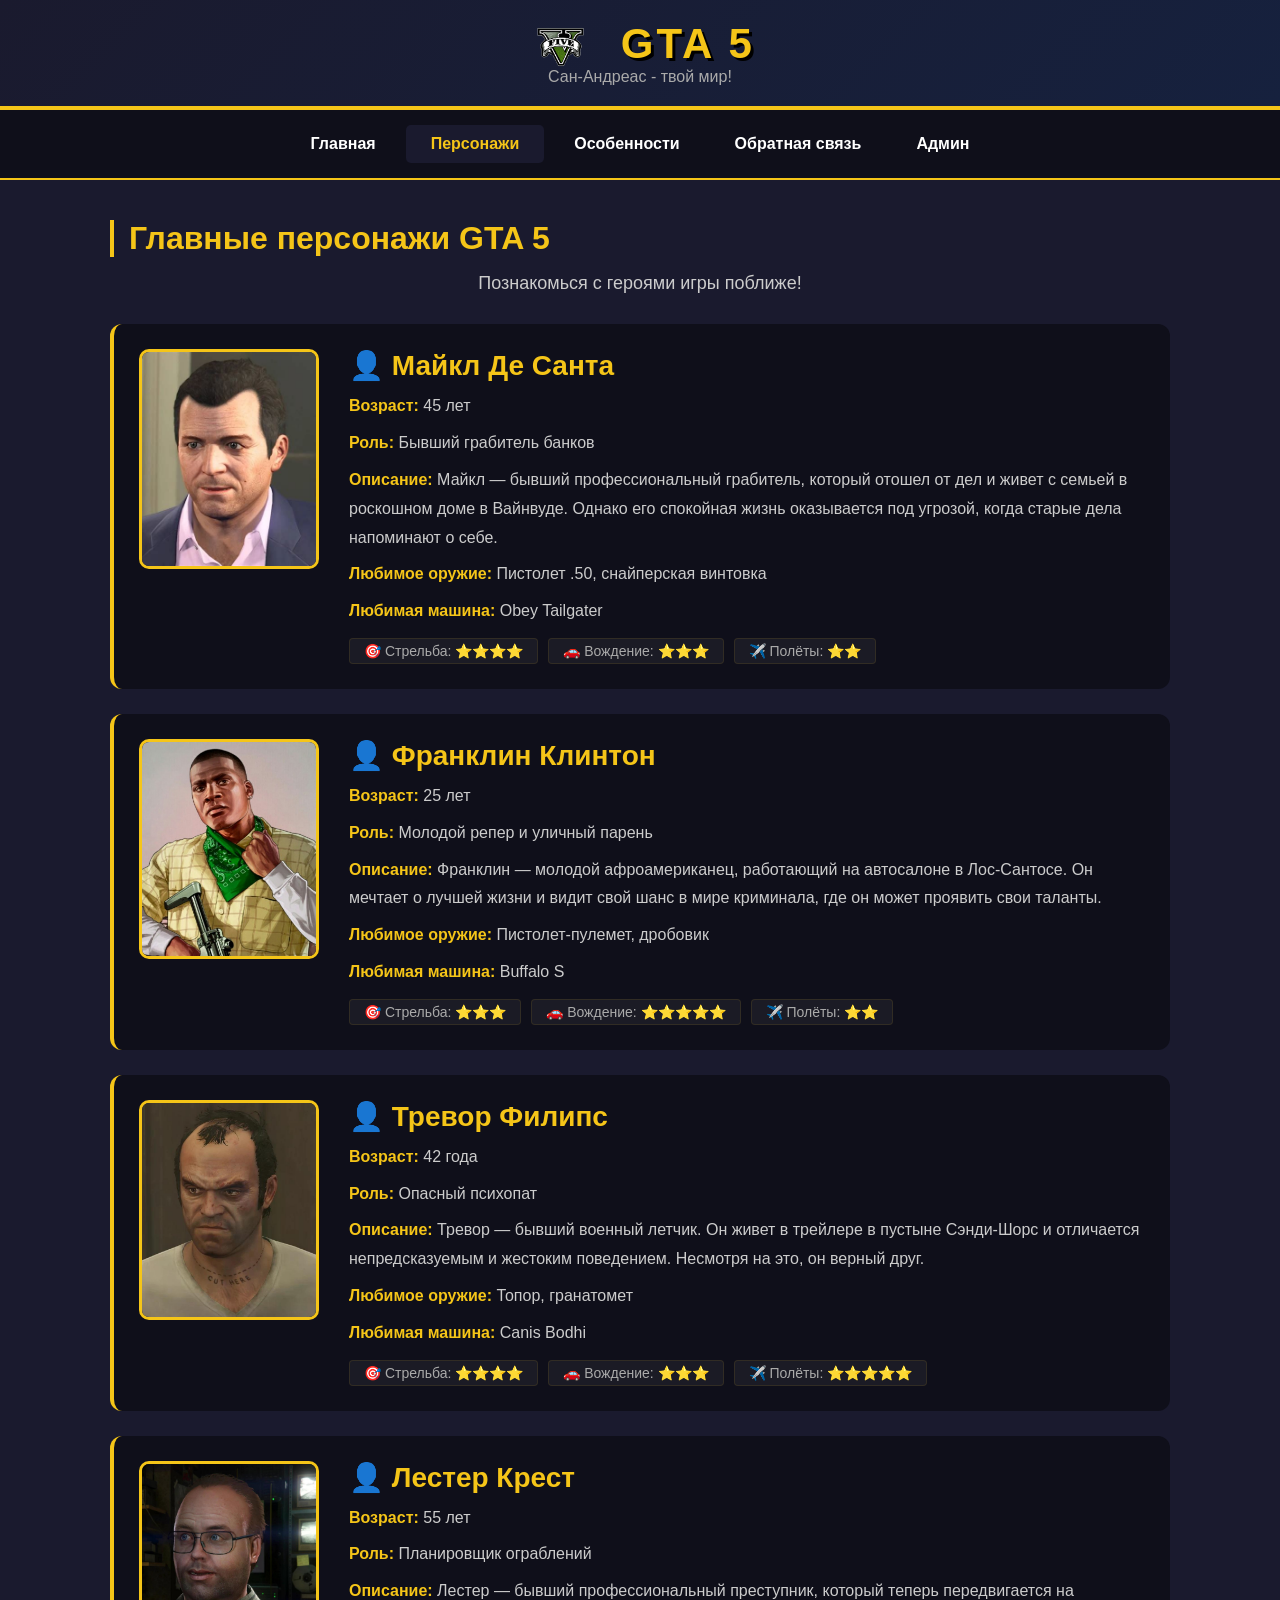
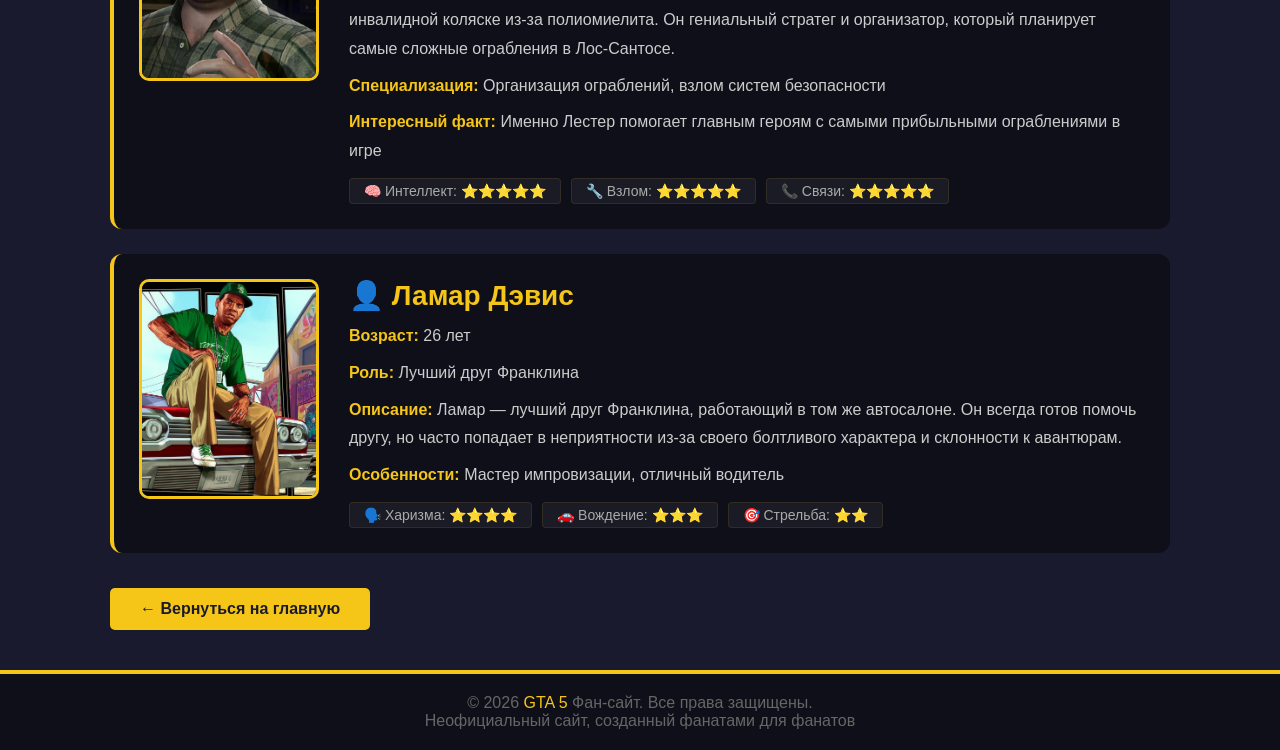
==== characters.html @ 1de50dbb "Add files via upload" ====
<!DOCTYPE html>
<html>
<head>
    <title>GTA 5 - Персонажи</title>
    <meta http-equiv="Content-Type" content="text/html;charset=utf-8" />
    <link rel="stylesheet" href="css/style.css">
	<link rel="manifest" href="/manifest.json">
	<meta name="apple-mobile-web-app-capable" content="yes">
	<meta name="apple-mobile-web-app-status-bar-style" content="black-translucent">
	<link rel="apple-touch-icon" href="images/icon-192.png">
</head>
<body>

    <div class="header">
    <h1><img src="images/logo.png" alt="GTA 5" class="header-logo"> GTA 5</h1>
    <p>Сан-Андреас - твой мир!</p>
	</div>
    
    <div class="menu">
        <a href="index.html">Главная</a>
        <a href="characters.html" class="active">Персонажи</a>
        <a href="features.html">Особенности</a>
        <a href="feedback.php">Обратная связь</a>
		<a href="admin.php">Админ</a>
    </div>
    
    <div class="content">
        <h2>Главные персонажи GTA 5</h2>
        <p class="subtitle">Познакомься с героями игры поближе!</p>
        
        <div class="character-detail" id="michael">
            <div class="character-detail-wrapper">
                <img src="images/michael.jpg" alt="Майкл" class="character-portrait">
                <div class="character-info">
                    <h3>👤 Майкл Де Санта</h3>
                    <p><strong>Возраст:</strong> 45 лет</p>
                    <p><strong>Роль:</strong> Бывший грабитель банков</p>
                    <p><strong>Описание:</strong> Майкл — бывший профессиональный грабитель, который отошел от дел и живет с семьей в роскошном доме в Вайнвуде. Однако его спокойная жизнь оказывается под угрозой, когда старые дела напоминают о себе.</p>
                    <p><strong>Любимое оружие:</strong> Пистолет .50, снайперская винтовка</p>
                    <p><strong>Любимая машина:</strong> Obey Tailgater</p>
                    <div class="character-stats-detail">
                        <span>🎯 Стрельба: ⭐⭐⭐⭐</span>
                        <span>🚗 Вождение: ⭐⭐⭐</span>
                        <span>✈️ Полёты: ⭐⭐</span>
                    </div>
                </div>
            </div>
        </div>
        
        <div class="character-detail" id="franklin">
            <div class="character-detail-wrapper">
                <img src="images/franklin.jpg" alt="Франклин" class="character-portrait">
                <div class="character-info">
                    <h3>👤 Франклин Клинтон</h3>
                    <p><strong>Возраст:</strong> 25 лет</p>
                    <p><strong>Роль:</strong> Молодой репер и уличный парень</p>
                    <p><strong>Описание:</strong> Франклин — молодой афроамериканец, работающий на автосалоне в Лос-Сантосе. Он мечтает о лучшей жизни и видит свой шанс в мире криминала, где он может проявить свои таланты.</p>
                    <p><strong>Любимое оружие:</strong> Пистолет-пулемет, дробовик</p>
                    <p><strong>Любимая машина:</strong> Buffalo S</p>
                    <div class="character-stats-detail">
                        <span>🎯 Стрельба: ⭐⭐⭐</span>
                        <span>🚗 Вождение: ⭐⭐⭐⭐⭐</span>
                        <span>✈️ Полёты: ⭐⭐</span>
                    </div>
                </div>
            </div>
        </div>
        
        <div class="character-detail" id="trevor">
            <div class="character-detail-wrapper">
                <img src="images/trevor.jpg" alt="Тревор" class="character-portrait">
                <div class="character-info">
                    <h3>👤 Тревор Филипс</h3>
                    <p><strong>Возраст:</strong> 42 года</p>
                    <p><strong>Роль:</strong> Опасный психопат</p>
                    <p><strong>Описание:</strong> Тревор — бывший военный летчик. Он живет в трейлере в пустыне Сэнди-Шорс и отличается непредсказуемым и жестоким поведением. Несмотря на это, он верный друг.</p>
                    <p><strong>Любимое оружие:</strong> Топор, гранатомет</p>
                    <p><strong>Любимая машина:</strong> Canis Bodhi</p>
                    <div class="character-stats-detail">
                        <span>🎯 Стрельба: ⭐⭐⭐⭐</span>
                        <span>🚗 Вождение: ⭐⭐⭐</span>
                        <span>✈️ Полёты: ⭐⭐⭐⭐⭐</span>
                    </div>
                </div>
            </div>
        </div>
        
        <div class="character-detail" id="lester">
            <div class="character-detail-wrapper">
                <img src="images/lester.jpg" alt="Лестер" class="character-portrait">
                <div class="character-info">
                    <h3>👤 Лестер Крест</h3>
                    <p><strong>Возраст:</strong> 55 лет</p>
                    <p><strong>Роль:</strong> Планировщик ограблений</p>
                    <p><strong>Описание:</strong> Лестер — бывший профессиональный преступник, который теперь передвигается на инвалидной коляске из-за полиомиелита. Он гениальный стратег и организатор, который планирует самые сложные ограбления в Лос-Сантосе.</p>
                    <p><strong>Специализация:</strong> Организация ограблений, взлом систем безопасности</p>
                    <p><strong>Интересный факт:</strong> Именно Лестер помогает главным героям с самыми прибыльными ограблениями в игре</p>
                    <div class="character-stats-detail">
                        <span>🧠 Интеллект: ⭐⭐⭐⭐⭐</span>
                        <span>🔧 Взлом: ⭐⭐⭐⭐⭐</span>
                        <span>📞 Связи: ⭐⭐⭐⭐⭐</span>
                    </div>
                </div>
            </div>
        </div>
        
        <div class="character-detail" id="lamar">
            <div class="character-detail-wrapper">
                <img src="images/lamar.jpg" alt="Ламар" class="character-portrait">
                <div class="character-info">
                    <h3>👤 Ламар Дэвис</h3>
                    <p><strong>Возраст:</strong> 26 лет</p>
                    <p><strong>Роль:</strong> Лучший друг Франклина</p>
                    <p><strong>Описание:</strong> Ламар — лучший друг Франклина, работающий в том же автосалоне. Он всегда готов помочь другу, но часто попадает в неприятности из-за своего болтливого характера и склонности к авантюрам.</p>
                    <p><strong>Особенности:</strong> Мастер импровизации, отличный водитель</p>
                    <div class="character-stats-detail">
                        <span>🗣️ Харизма: ⭐⭐⭐⭐</span>
                        <span>🚗 Вождение: ⭐⭐⭐</span>
                        <span>🎯 Стрельба: ⭐⭐</span>
                    </div>
                </div>
            </div>
        </div>
        
        <a href="index.html" class="btn">← Вернуться на главную</a>
    </div>
    
    <div class="footer">
        <p>© 2026 <span>GTA 5</span> Фан-сайт. Все права защищены.</p>
        <p>Неофициальный сайт, созданный фанатами для фанатов</p>
    </div>
	<script>
		if ('serviceWorker' in navigator) {
			navigator.serviceWorker.register('/serviceworker.js')
				.then(reg => console.log('SW registered:', reg))
				.catch(err => console.log('SW registration failed:', err));
		}
	</script>
</body>
</html>
---- css/style.css ----
* {
    margin: 0;
    padding: 0;
    box-sizing: border-box;
}

body {
    background-color: #1a1a2e;
    color: #ffffff;
    font-family: Arial, sans-serif;
}

.header {
    background: linear-gradient(135deg, #1a1a2e, #16213e);
    border-bottom: 4px solid #f5c518;
    padding: 20px 0;
    text-align: center;
}

.header h1 {
    color: #f5c518;
    font-size: 42px;
    text-shadow: 3px 3px 0 #000;
    letter-spacing: 3px;
}

.header-logo {
    height: 40px;
    width: auto;
    vertical-align: middle;
    margin-right: 10px;
}

.header p {
    color: #aaa;
    font-size: 16px;
}

.menu {
    background: #0f0f1a;
    padding: 15px 0;
    text-align: center;
    border-bottom: 2px solid #f5c518;
    display: flex;
    justify-content: center;
    flex-wrap: wrap;
    gap: 5px;
}

.menu a {
    color: #fff;
    text-decoration: none;
    padding: 10px 25px;
    font-weight: bold;
    border-radius: 5px;
    transition: all 0.3s;
}

.menu a:hover,
.menu a.active {
    color: #f5c518;
    background: #1a1a2e;
}

.content {
    max-width: 1100px;
    margin: 40px auto;
    padding: 0 20px;
}

.content h2 {
    color: #f5c518;
    font-size: 32px;
    border-left: 4px solid #f5c518;
    padding-left: 15px;
    margin: 30px 0 20px;
}

.content p {
    font-size: 18px;
    line-height: 1.8;
    color: #ccc;
    margin-bottom: 15px;
}

.subtitle {
    text-align: center;
    color: #888;
    font-size: 18px;
    margin-top: -10px;
    margin-bottom: 30px;
}

.gta-image {
    width: 100%;
    max-width: 1000px;
    border-radius: 10px;
    border: 3px solid #f5c518;
    margin: 20px 0;
    display: block;
}

.character-card {
    background: #0f0f1a;
    border: 2px solid #f5c518;
    border-radius: 12px;
    padding: 25px 20px;
    width: 220px;
    text-align: center;
    transition: transform 0.3s;
    box-shadow: 0 4px 15px rgba(0,0,0,0.4);
}

.character-card:hover {
    transform: translateY(-8px);
    box-shadow: 0 8px 30px rgba(245,197,24,0.2);
}

.character-card h3 {
    color: #f5c518;
    font-size: 22px;
    margin: 12px 0 5px;
}

.character-card p {
    color: #bbb;
    font-size: 14px;
    line-height: 1.4;
}

.character-avatar {
    width: 130px;
    height: 130px;
    border-radius: 50%;
    border: 3px solid #f5c518;
    margin: 0 auto 10px;
    display: block;
    object-fit: cover;
    transition: transform 0.3s;
}

.character-card:hover .character-avatar {
    transform: scale(1.05);
    border-color: #fff;
}

.characters-row {
    display: flex;
    justify-content: center;
    gap: 30px;
    margin-top: 25px;
    flex-wrap: wrap;
}

.characters-row.two-cards .character-card {
    flex: 1;
    max-width: 320px;
    min-width: 200px;
}

.card-link {
    color: #f5c518;
    text-decoration: none;
    font-weight: bold;
    display: inline-block;
    margin-top: 10px;
    font-size: 14px;
}

.card-link:hover {
    color: #fff;
    text-decoration: underline;
}

.character-detail {
    background: #0f0f1a;
    border-radius: 12px;
    padding: 25px;
    margin: 25px 0;
    border-left: 4px solid #f5c518;
}

.character-detail-wrapper {
    display: flex;
    gap: 30px;
    align-items: flex-start;
}

.character-portrait {
    width: 180px;
    height: 220px;
    border-radius: 10px;
    border: 3px solid #f5c518;
    object-fit: cover;
    flex-shrink: 0;
}

.character-info {
    flex: 1;
}

.character-info h3 {
    color: #f5c518;
    font-size: 28px;
    margin-bottom: 10px;
}

.character-info p {
    color: #ccc;
    font-size: 16px;
    line-height: 1.8;
    margin: 8px 0;
}

.character-info strong {
    color: #f5c518;
}

.character-stats-detail {
    display: flex;
    flex-wrap: wrap;
    gap: 10px;
    margin-top: 12px;
}

.character-stats-detail span {
    color: #aaa;
    font-size: 14px;
    padding: 4px 14px;
    background: rgba(255,255,255,0.05);
    border-radius: 4px;
    border: 1px solid rgba(245, 197, 24, 0.1);
}

/* ===== СТРАНИЦА "ОСОБЕННОСТИ" (сетка) ===== */
.features-grid {
    display: grid;
    grid-template-columns: repeat(2, 1fr);
    gap: 25px;
    margin: 30px 0;
}

.feature-card {
    background: #0f0f1a;
    border: 1px solid rgba(245, 197, 24, 0.2);
    border-radius: 12px;
    padding: 25px;
    transition: all 0.3s;
}

.feature-card:hover {
    border-color: #f5c518;
    transform: translateY(-5px);
    box-shadow: 0 8px 30px rgba(245, 197, 24, 0.1);
}

.feature-icon {
    font-size: 40px;
    margin-bottom: 10px;
}

.feature-card h3 {
    color: #f5c518;
    font-size: 20px;
    margin: 0 0 10px;
}

.feature-card p {
    color: #bbb;
    font-size: 15px;
    line-height: 1.7;
    margin: 0 0 12px;
}

.feature-tag {
    display: inline-block;
    background: rgba(245, 197, 24, 0.15);
    color: #f5c518;
    font-size: 12px;
    font-weight: bold;
    padding: 4px 14px;
    border-radius: 20px;
    text-transform: uppercase;
    letter-spacing: 1px;
}

.feedback-container {
    display: flex;
    gap: 50px;
    margin: 30px 0 40px;
}

.feedback-form {
    flex: 2;
}

.feedback-info {
    flex: 1;
    background: #0f0f1a;
    border-radius: 12px;
    padding: 25px;
    border: 1px solid rgba(245, 197, 24, 0.2);
    align-self: flex-start;
}

.feedback-info h3 {
    color: #f5c518;
    font-size: 22px;
    margin: 0 0 20px 0;
    border-bottom: 2px solid rgba(245, 197, 24, 0.2);
    padding-bottom: 10px;
}

.info-item {
    display: flex;
    align-items: center;
    gap: 15px;
    padding: 10px 0;
    border-bottom: 1px solid rgba(255,255,255,0.05);
    color: #ccc;
    font-size: 15px;
}

.info-item:last-of-type {
    border-bottom: none;
}

.info-icon {
    font-size: 22px;
    width: 35px;
    text-align: center;
}

.info-note {
    margin-top: 20px;
    padding-top: 15px;
    border-top: 1px solid rgba(245, 197, 24, 0.2);
}

.info-note p {
    color: #888;
    font-size: 14px;
    line-height: 1.6;
    margin: 5px 0;
}

.form-group {
    margin-bottom: 20px;
}

.form-group label {
    display: block;
    color: #ddd;
    font-weight: bold;
    margin-bottom: 5px;
    font-size: 15px;
}

.form-group input,
.form-group textarea,
.form-group select {
    width: 100%;
    padding: 12px 15px;
    background: #0f0f1a;
    border: 2px solid #2a2a3e;
    border-radius: 8px;
    color: #fff;
    font-size: 16px;
    transition: border-color 0.3s;
    font-family: Arial, sans-serif;
}

.form-group input:focus,
.form-group textarea:focus,
.form-group select:focus {
    border-color: #f5c518;
    outline: none;
}

.form-group select option {
    background: #1a1a2e;
    color: #fff;
}

.form-group textarea {
    resize: vertical;
    min-height: 120px;
}

.btn-submit {
    background: linear-gradient(135deg, #f5c518, #e6b800);
    color: #1a1a2e;
    border: none;
    padding: 14px 40px;
    font-size: 18px;
    font-weight: bold;
    border-radius: 8px;
    cursor: pointer;
    transition: transform 0.3s, box-shadow 0.3s;
    width: 100%;
}

.btn-submit:hover {
    transform: translateY(-2px);
    box-shadow: 0 8px 30px rgba(245, 197, 24, 0.3);
}

.btn {
    display: inline-block;
    background: #f5c518;
    color: #1a1a2e;
    padding: 12px 30px;
    text-decoration: none;
    font-weight: bold;
    border-radius: 5px;
    transition: background 0.3s;
    margin-top: 10px;
}

.btn:hover {
    background: #e6b800;
}

.main-cta-block {
    background: linear-gradient(135deg, #0f0f1a, #1a1a2e);
    border: 2px solid rgba(245, 197, 24, 0.3);
    border-radius: 16px;
    padding: 40px 30px;
    margin: 40px 0;
    text-align: center;
    box-shadow: 0 8px 40px rgba(245, 197, 24, 0.05);
}

.main-cta-block h2 {
    color: #f5c518;
    font-size: 28px;
    margin: 0 0 5px 0;
    border: none;
    padding: 0;
}

.main-cta-block p {
    color: #aaa;
    font-size: 18px;
    margin: 0 0 25px 0;
}

.cta-buttons {
    display: flex;
    justify-content: center;
    gap: 20px;
    flex-wrap: wrap;
}

.cta-btn {
    display: flex;
    flex-direction: column;
    align-items: center;
    background: rgba(255, 255, 255, 0.05);
    border: 1px solid rgba(245, 197, 24, 0.2);
    border-radius: 12px;
    padding: 20px 30px;
    min-width: 150px;
    text-decoration: none;
    transition: all 0.3s;
    flex: 1;
    max-width: 220px;
}

.cta-btn:hover {
    background: rgba(245, 197, 24, 0.1);
    border-color: #f5c518;
    transform: translateY(-5px);
    box-shadow: 0 8px 30px rgba(245, 197, 24, 0.15);
}

.cta-icon {
    font-size: 36px;
    margin-bottom: 8px;
}

.cta-label {
    color: #f5c518;
    font-size: 20px;
    font-weight: bold;
}

.cta-desc {
    color: #888;
    font-size: 13px;
    margin-top: 4px;
}

.footer {
    background: #0f0f1a;
    border-top: 4px solid #f5c518;
    text-align: center;
    padding: 20px;
    margin-top: 40px;
    color: #666;
}

.footer span {
    color: #f5c518;
}

@media (max-width: 992px) {
    .feedback-container {
        flex-direction: column;
    }
    .feedback-info {
        order: -1;
    }
    .features-grid {
        grid-template-columns: 1fr 1fr;
        gap: 20px;
    }
}

@media (max-width: 768px) {
    .header h1 { font-size: 32px; }
    .header-logo { height: 30px; }
    .menu a { padding: 8px 15px; font-size: 14px; }
    .content h2 { font-size: 26px; }
    .content p { font-size: 16px; }
    .character-card { width: 180px; padding: 20px 15px; }
    .character-avatar { width: 100px; height: 100px; }
    .character-portrait { width: 150px; height: 180px; }
    .character-detail-wrapper { flex-direction: column; align-items: center; text-align: center; }
    .characters-row.two-cards .character-card { max-width: 250px; min-width: 160px; }
    .features-grid { grid-template-columns: 1fr; gap: 15px; }
    .feature-card { padding: 20px; }
    .feature-icon { font-size: 32px; }
    .feature-card h3 { font-size: 18px; }
    .main-cta-block { padding: 30px 20px; }
    .main-cta-block h2 { font-size: 22px; }
    .cta-buttons { flex-direction: column; align-items: center; }
    .cta-btn { max-width: 280px; width: 100%; padding: 15px 20px; flex-direction: row; gap: 15px; }
    .cta-icon { font-size: 28px; margin-bottom: 0; }
    .cta-desc { display: none; }
}

@media (max-width: 580px) {
    .characters-row { flex-direction: column; align-items: center; gap: 15px; }
    .character-card { width: 100%; max-width: 280px; }
    .characters-row.two-cards .character-card { max-width: 280px; flex: unset; }
    .header h1 { font-size: 24px; }
    .content h2 { font-size: 20px; }
    .character-portrait { width: 120px; height: 150px; }
    .btn { width: 100%; text-align: center; }
    .btn-submit { font-size: 16px; padding: 12px 20px; }
    .form-group input,
    .form-group textarea,
    .form-group select { font-size: 14px; padding: 10px 12px; }
    .main-cta-block h2 { font-size: 18px; }
    .main-cta-block p { font-size: 15px; }
    .cta-btn { padding: 12px 16px; min-width: unset; }
    .cta-icon { font-size: 24px; }
    .cta-label { font-size: 16px; }
}
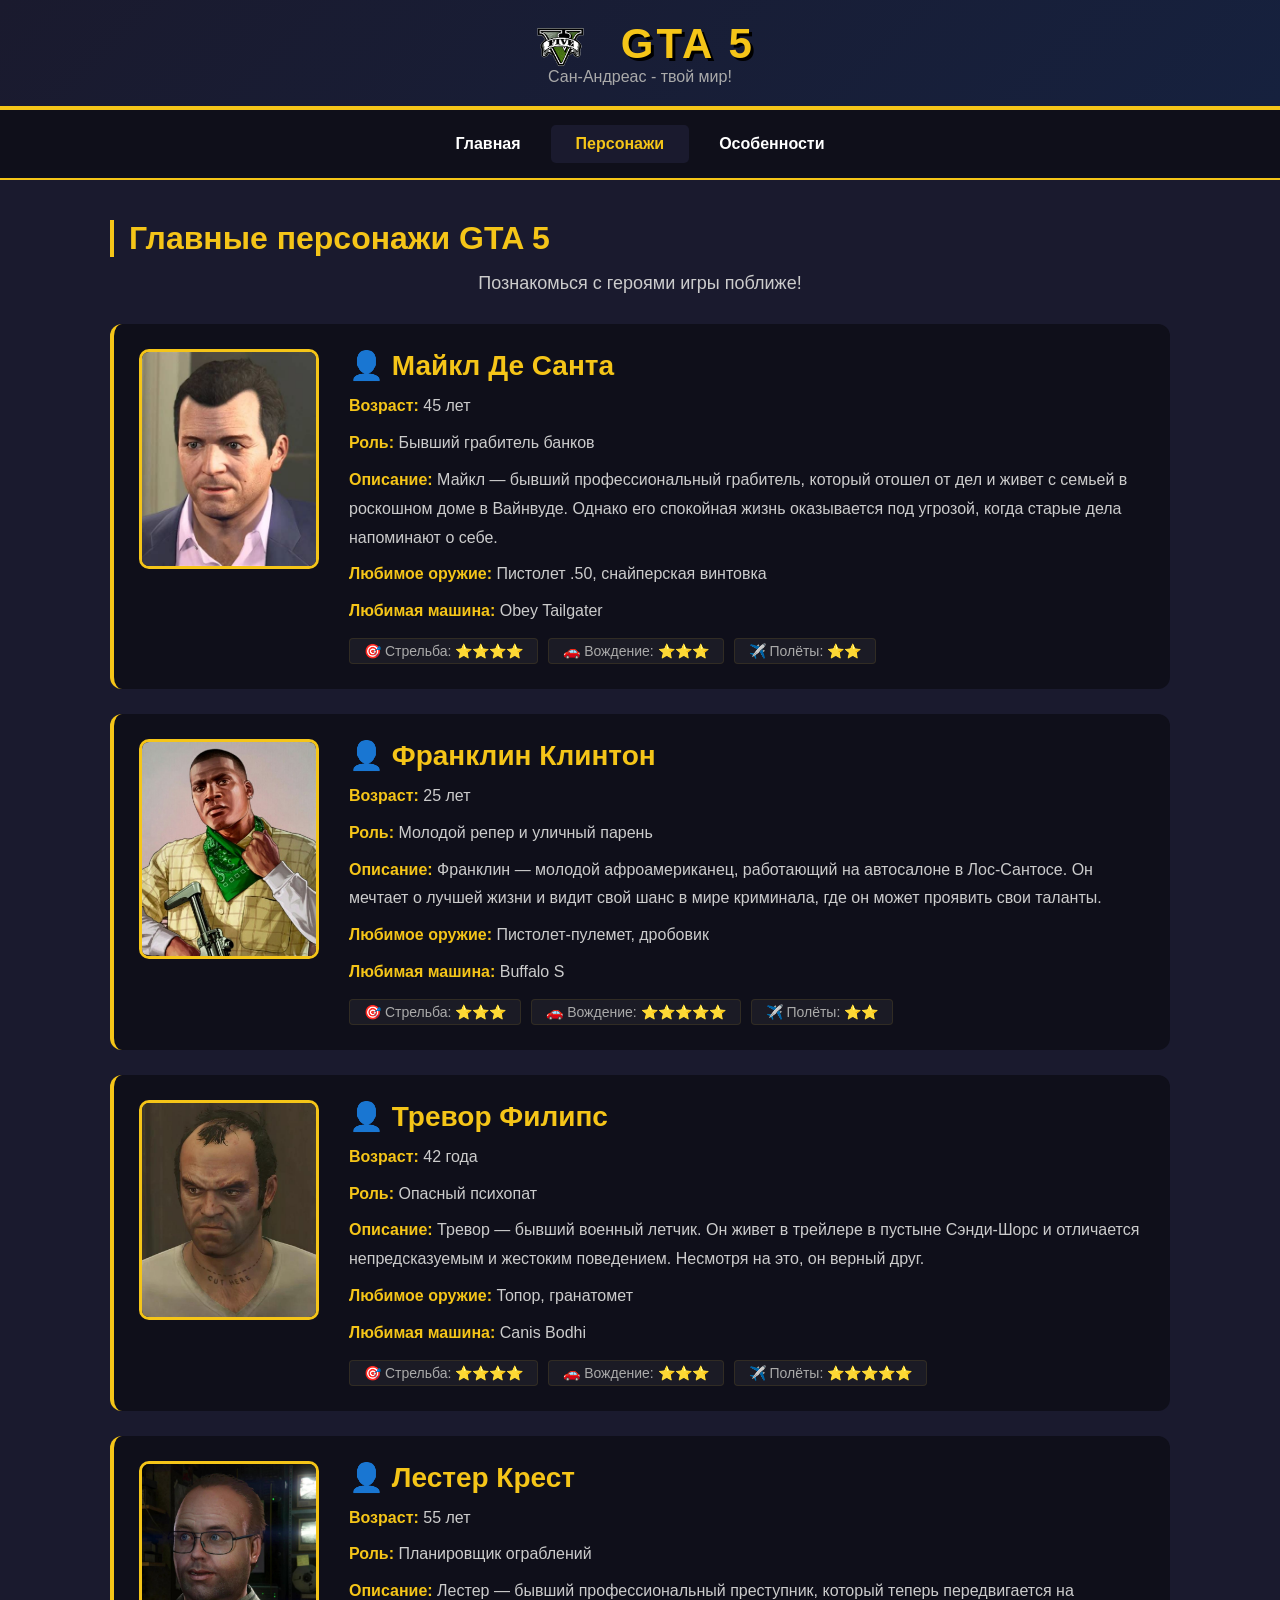
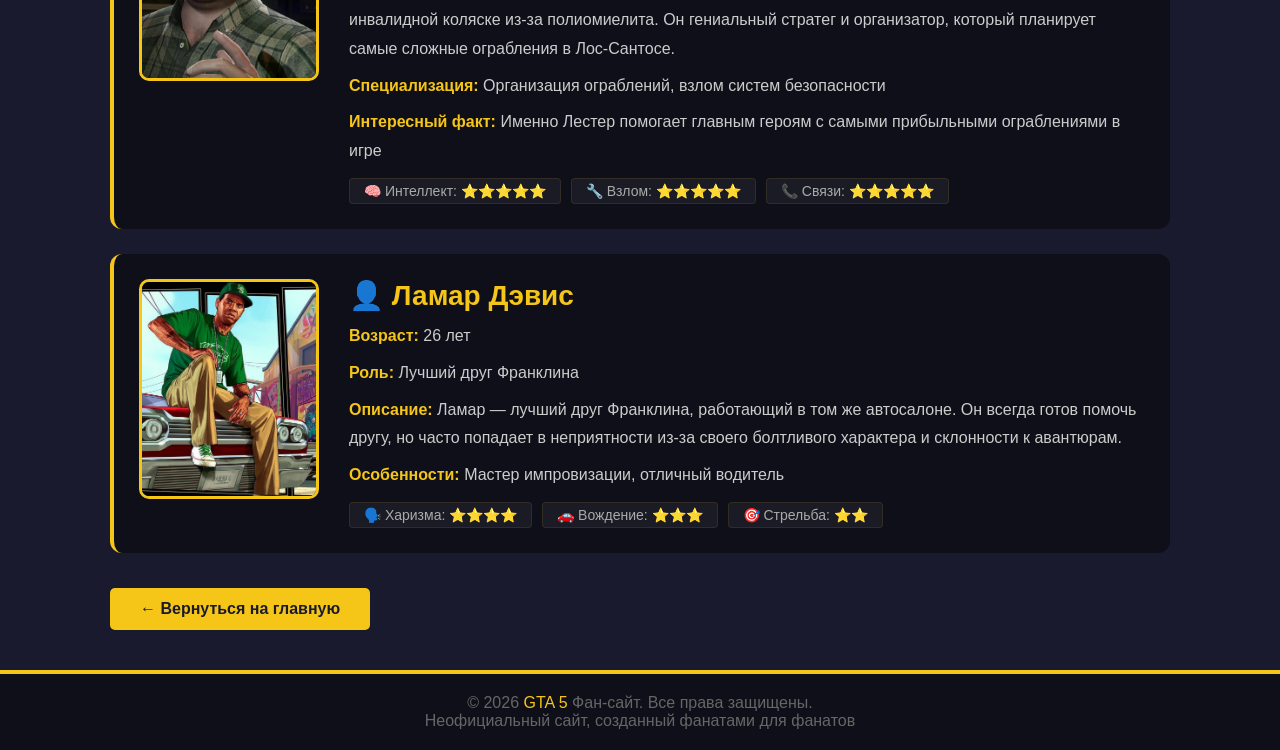
==== commit dc9a8b8f: "Update characters.html" ====
--- a/characters.html
+++ b/characters.html
@@ -20,8 +20,6 @@
         <a href="index.html">Главная</a>
         <a href="characters.html" class="active">Персонажи</a>
         <a href="features.html">Особенности</a>
-        <a href="feedback.php">Обратная связь</a>
-		<a href="admin.php">Админ</a>
     </div>
     
     <div class="content">
@@ -137,4 +135,4 @@
 		}
 	</script>
 </body>
-</html>+</html>
